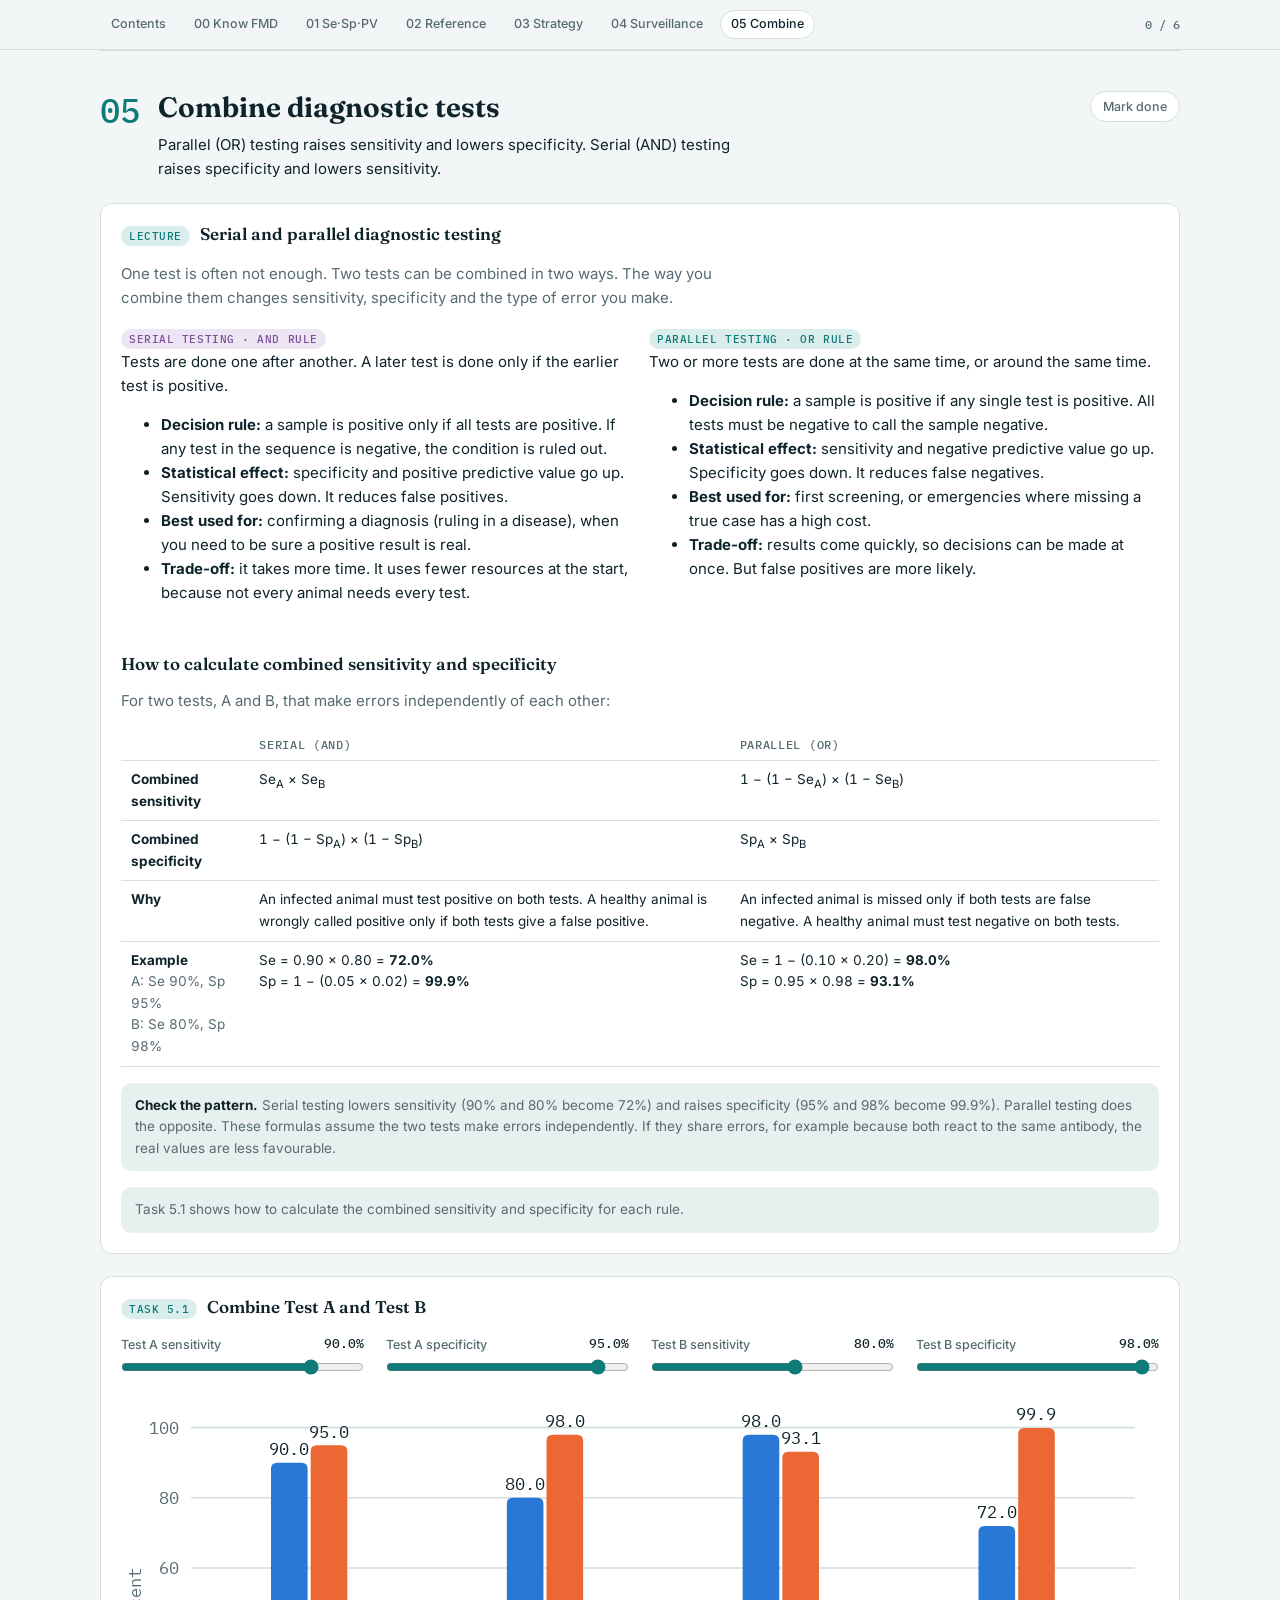
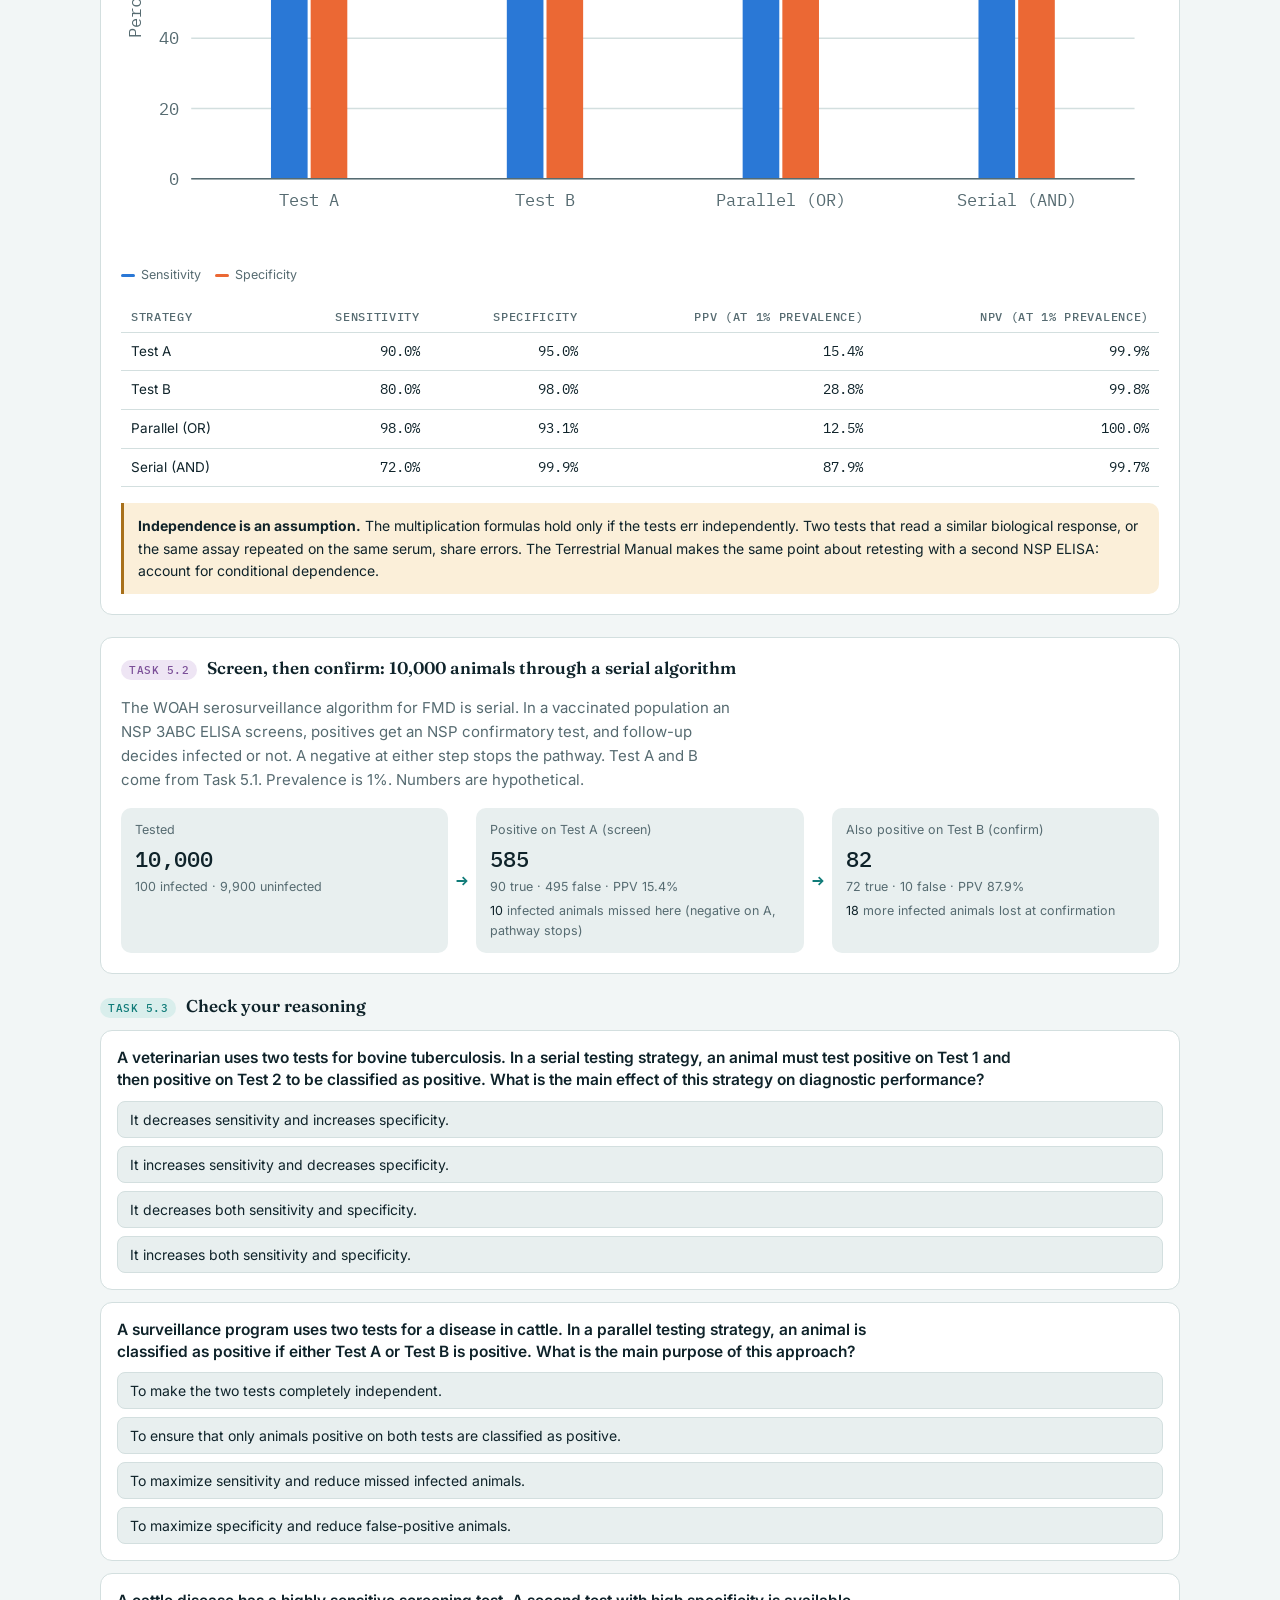
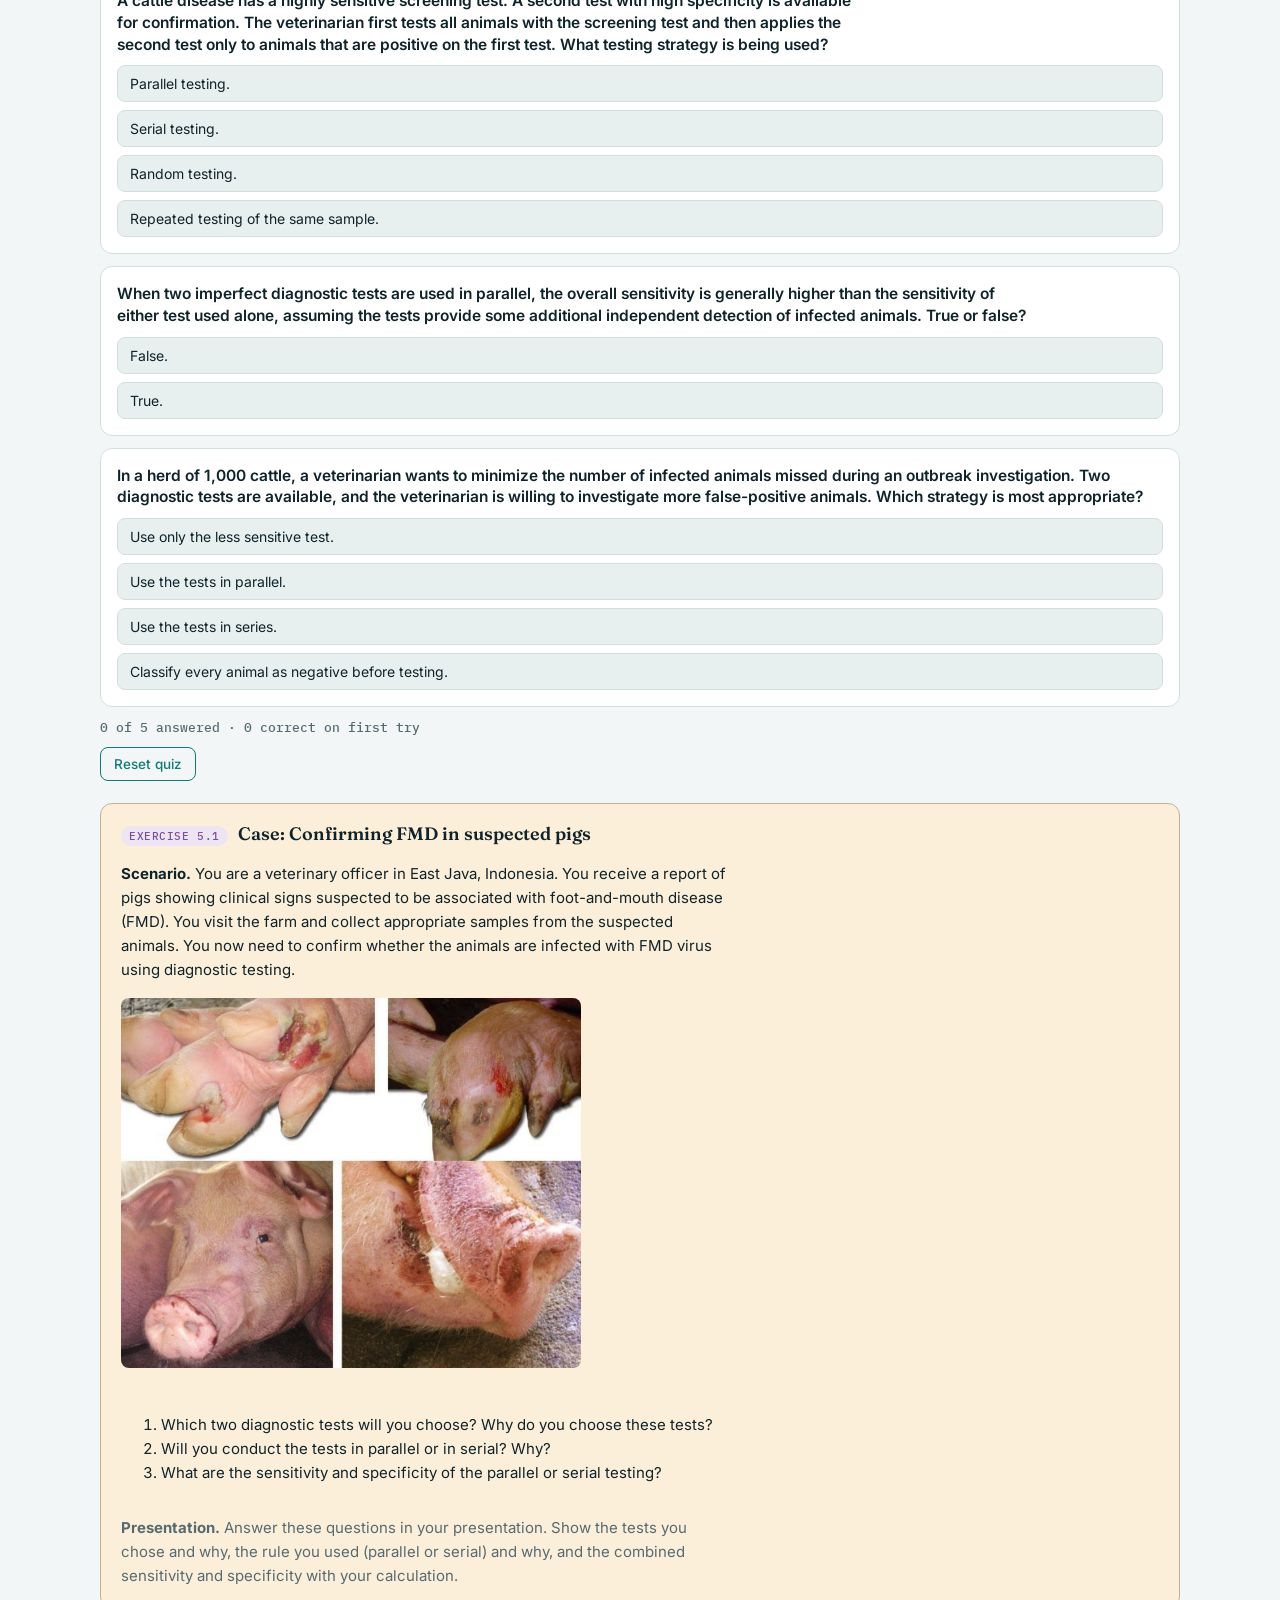
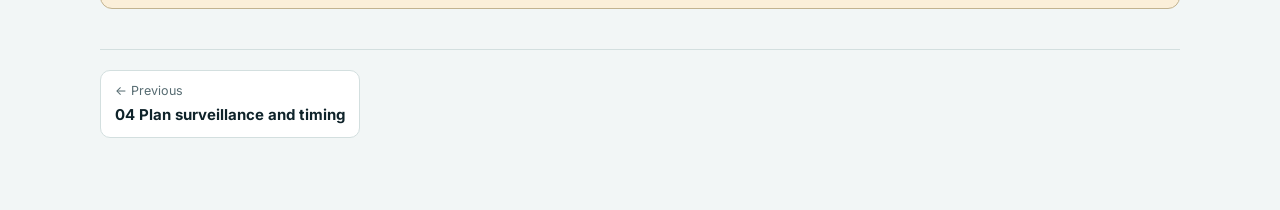
==== 05-combining-tests.html @ 72a710d7 "Add files via upload" ====
<!doctype html>
<html lang="en">
<head>
<meta charset="utf-8">
<meta name="viewport" content="width=device-width,initial-scale=1,viewport-fit=cover">
<title>05 Combine diagnostic tests · FMD Diagnostic Bench</title>
<meta name="description" content="Combine diagnostic tests. Module 1, Diagnostic tools in veterinary epidemiology, with foot-and-mouth disease as the case.">
<link rel="preconnect" href="https://fonts.googleapis.com">
<link rel="preconnect" href="https://fonts.gstatic.com" crossorigin>
<link rel="stylesheet" href="https://fonts.googleapis.com/css2?family=Fraunces:opsz,wght@9..144,500;9..144,650&family=Inter:wght@400;500;600&family=IBM+Plex+Mono:wght@400;500&display=swap">
<link rel="stylesheet" href="assets/style.css">
</head>
<body>
<nav class="top" aria-label="Sections"><div class="wrap" id="nav"><a href="index.html">Contents</a><a href="00-know-fmd.html" data-s="basics">00 Know FMD</a><a href="01-test-performance.html" data-s="lo1">01 Se·Sp·PV</a><a href="02-reference-standards.html" data-s="lo2">02 Reference</a><a href="03-testing-strategy.html" data-s="lo3">03 Strategy</a><a href="04-surveillance.html" data-s="lo4">04 Surveillance</a><a href="05-combining-tests.html" data-s="lo5" aria-current="page">05 Combine</a><span class="prog" id="prog">0 / 7</span></div></nav>
<div class="wrap">
<section class="lo" id="lo5">
  <div class="lohead"><span class="lonum">05</span><h1>Combine diagnostic tests</h1><button class="donebtn" data-sec="lo5" aria-pressed="false" type="button">Mark done</button>
    <p>Parallel (OR) testing raises sensitivity and lowers specificity. Serial (AND) testing raises specificity and lowers sensitivity.</p></div>
  <div class="panel">
    <div class="step"><span class="tag v">Lecture</span><h3>Serial and parallel diagnostic testing</h3></div>
    <p class="muted">One test is often not enough. Two tests can be combined in two ways. The way you combine them changes sensitivity, specificity and the type of error you make.</p>
    <div class="grid2">
      <div>
        <p><span class="tag a">Serial testing · AND rule</span></p>
        <p>Tests are done one after another. A later test is done only if the earlier test is positive.</p>
        <ul>
          <li><b>Decision rule:</b> a sample is positive only if all tests are positive. If any test in the sequence is negative, the condition is ruled out.</li>
          <li><b>Statistical effect:</b> specificity and positive predictive value go up. Sensitivity goes down. It reduces false positives.</li>
          <li><b>Best used for:</b> confirming a diagnosis (ruling in a disease), when you need to be sure a positive result is real.</li>
          <li><b>Trade-off:</b> it takes more time. It uses fewer resources at the start, because not every animal needs every test.</li>
        </ul>
      </div>
      <div>
        <p><span class="tag v">Parallel testing · OR rule</span></p>
        <p>Two or more tests are done at the same time, or around the same time.</p>
        <ul>
          <li><b>Decision rule:</b> a sample is positive if any single test is positive. All tests must be negative to call the sample negative.</li>
          <li><b>Statistical effect:</b> sensitivity and negative predictive value go up. Specificity goes down. It reduces false negatives.</li>
          <li><b>Best used for:</b> first screening, or emergencies where missing a true case has a high cost.</li>
          <li><b>Trade-off:</b> results come quickly, so decisions can be made at once. But false positives are more likely.</li>
        </ul>
      </div>
    </div>
    <h3 style="margin-top:18px">How to calculate combined sensitivity and specificity</h3>
    <p class="muted">For two tests, A and B, that make errors independently of each other:</p>
    <div class="tw"><table class="labt"><thead><tr><th></th><th>Serial (AND)</th><th>Parallel (OR)</th></tr></thead><tbody>
      <tr><td><b>Combined sensitivity</b></td><td>Se<sub>A</sub> × Se<sub>B</sub></td><td>1 − (1 − Se<sub>A</sub>) × (1 − Se<sub>B</sub>)</td></tr>
      <tr><td><b>Combined specificity</b></td><td>1 − (1 − Sp<sub>A</sub>) × (1 − Sp<sub>B</sub>)</td><td>Sp<sub>A</sub> × Sp<sub>B</sub></td></tr>
      <tr><td><b>Why</b></td><td>An infected animal must test positive on both tests. A healthy animal is wrongly called positive only if both tests give a false positive.</td><td>An infected animal is missed only if both tests are false negative. A healthy animal must test negative on both tests.</td></tr>
      <tr><td><b>Example</b><br><span class="muted">A: Se 90%, Sp 95%<br>B: Se 80%, Sp 98%</span></td><td>Se = 0.90 × 0.80 = <b>72.0%</b><br>Sp = 1 − (0.05 × 0.02) = <b>99.9%</b></td><td>Se = 1 − (0.10 × 0.20) = <b>98.0%</b><br>Sp = 0.95 × 0.98 = <b>93.1%</b></td></tr>
    </tbody></table></div>
    <p class="note"><b>Check the pattern.</b> Serial testing lowers sensitivity (90% and 80% become 72%) and raises specificity (95% and 98% become 99.9%). Parallel testing does the opposite. These formulas assume the two tests make errors independently. If they share errors, for example because both react to the same antibody, the real values are less favourable.</p>
    <p class="note">Task 5.1 shows how to calculate the combined sensitivity and specificity for each rule.</p>
  </div>
  <div class="panel">
    <div class="step"><span class="tag v">Task 5.1</span><h3>Combine Test A and Test B</h3></div>
    <div class="sliders">
      <label class="sl" for="cSeA"><span class="sh"><span>Test A sensitivity</span><output id="cSeAO"></output></span><input type="range" id="cSeA" min="50" max="100" step="0.1" value="90"></label>
      <label class="sl" for="cSpA"><span class="sh"><span>Test A specificity</span><output id="cSpAO"></output></span><input type="range" id="cSpA" min="50" max="100" step="0.1" value="95"></label>
      <label class="sl" for="cSeB"><span class="sh"><span>Test B sensitivity</span><output id="cSeBO"></output></span><input type="range" id="cSeB" min="50" max="100" step="0.1" value="80"></label>
      <label class="sl" for="cSpB"><span class="sh"><span>Test B specificity</span><output id="cSpBO"></output></span><input type="range" id="cSpB" min="50" max="100" step="0.1" value="98"></label>
    </div>
    <div class="chartbox" id="cChart"></div>
    <div class="legend"><span><i style="background:var(--s1)"></i>Sensitivity</span><span><i style="background:var(--s2)"></i>Specificity</span></div>
    <div class="tw"><table><thead><tr><th>Strategy</th><th>Sensitivity</th><th>Specificity</th><th>PPV (at 1% prevalence)</th><th>NPV (at 1% prevalence)</th></tr></thead><tbody id="cTab"></tbody></table></div>
    <div class="callout"><b>Independence is an assumption.</b> The multiplication formulas hold only if the tests err independently. Two tests that read a similar biological response, or the same assay repeated on the same serum, share errors. The Terrestrial Manual makes the same point about retesting with a second NSP ELISA: account for conditional dependence.</div>
  </div>
  <div class="panel">
    <div class="step"><span class="tag a">Task 5.2</span><h3>Screen, then confirm: 10,000 animals through a serial algorithm</h3></div>
    <p class="muted">The WOAH serosurveillance algorithm for FMD is serial. In a vaccinated population an NSP 3ABC ELISA screens, positives get an NSP confirmatory test, and follow-up decides infected or not. A negative at either step stops the pathway. Test A and B come from Task 5.1. Prevalence is 1%. Numbers are hypothetical.</p>
    <div class="flow" id="casc"></div>
  </div>
  <div class="scen" id="q6"></div>
  <div class="panel chap ex" id="ex51">
    <div class="step"><span class="tag a">Exercise 5.1</span><h3>Case: Confirming FMD in suspected pigs</h3></div>
    <p><b>Scenario.</b> You are a veterinary officer in East Java, Indonesia. You receive a report of pigs showing clinical signs suspected to be associated with foot-and-mouth disease (FMD). You visit the farm and collect appropriate samples from the suspected animals. You now need to confirm whether the animals are infected with FMD virus using diagnostic testing.</p>
    <figure style="margin:0 0 14px;max-width:460px">
      <a href="photos/fmd-pig-lesions.jpg" target="_blank" rel="noopener"><img src="photos/fmd-pig-lesions.jpg" width="811" height="653" loading="lazy" alt="Four photos of pigs with suspected FMD lesions. Top: foot lesions with raw, red erosions at the coronary band and between the claws. Bottom: lesions on the snout and a salivary discharge near the mouth." style="width:100%;height:auto;border-radius:8px;display:block"></a>
    </figure>
    <ol class="q">
      <li>Which two diagnostic tests will you choose? Why do you choose these tests?</li>
      <li>Will you conduct the tests in parallel or in serial? Why?</li>
      <li>What are the sensitivity and specificity of the parallel or serial testing?</li>
    </ol>
    <p class="muted"><b>Presentation.</b> Answer these questions in your presentation. Show the tests you chose and why, the rule you used (parallel or serial) and why, and the combined sensitivity and specificity with your calculation.</p>
  </div>
</section>

<div class="pager"><a href="04-surveillance.html"><small>← Previous</small><b>04 Plan surveillance and timing</b></a></div>
</div>
<script src="assets/common.js"></script>
<script src="assets/s05.js"></script>
<script>initProgress();</script>
</body>
</html>
---- assets/style.css ----
/* Layout: sticky section nav, then seven numbered work sections that each end in a "mark done" control. */
:root{
  --bg:#F2F6F6; --surface:#FFFFFF; --sunk:#E8EFEF; --ink:#0F232A; --muted:#566B71; --line:#D3DFDF;
  --accent:#0F7B78; --accent-soft:#D9EEEC; --ab:#7B4F98; --ab-soft:#EEE5F4;
  --good:#2D7A4C; --good-soft:#E0F1E6; --warn:#A8701A; --warn-soft:#FBEFD9; --crit:#AE3A2D; --crit-soft:#F8E1DD;
  --s1:#2a78d6; --s2:#eb6834;
  --display:"Fraunces",Georgia,"Times New Roman",serif; --body:"Inter",system-ui,-apple-system,"Segoe UI",sans-serif; --mono:"IBM Plex Mono",ui-monospace,Menlo,Consolas,monospace;
}
@media (prefers-color-scheme:dark){:root:not([data-theme="light"]){
  color-scheme:dark;--bg:#0D1719;--surface:#142124;--sunk:#0F1B1E;--ink:#E3EEEE;--muted:#93A8AC;--line:#26393D;
  --accent:#4FC2BC;--accent-soft:#163A3A;--ab:#C29BE0;--ab-soft:#2D2238;
  --good:#6CC794;--good-soft:#163024;--warn:#E3AE5A;--warn-soft:#352914;--crit:#EE8A7C;--crit-soft:#3A1D19;
  --s1:#3987e5;--s2:#d95926;}}
:root[data-theme="dark"]{
  color-scheme:dark;--bg:#0D1719;--surface:#142124;--sunk:#0F1B1E;--ink:#E3EEEE;--muted:#93A8AC;--line:#26393D;
  --accent:#4FC2BC;--accent-soft:#163A3A;--ab:#C29BE0;--ab-soft:#2D2238;
  --good:#6CC794;--good-soft:#163024;--warn:#E3AE5A;--warn-soft:#352914;--crit:#EE8A7C;--crit-soft:#3A1D19;
  --s1:#3987e5;--s2:#d95926;}
*{box-sizing:border-box}
body{background:var(--bg);color:var(--ink);font:15px/1.6 var(--body);padding-inline:16px;padding-block:0 64px;margin:0}
.wrap{max-width:1080px;margin:0 auto}
h1,h2,h3{font-family:var(--display);font-weight:650;text-wrap:balance;line-height:1.15;margin:0}
h1{font-size:clamp(28px,4.4vw,42px)} h2{font-size:clamp(22px,3vw,28px)} h3{font-size:17px;font-weight:600}
h4{font:600 14px var(--body);margin:0}
p{margin:0;max-width:68ch}
ul.kl{margin:0;padding-left:18px;display:grid;gap:6px;font-size:14px} ul.kl li::marker{color:var(--accent)}
.mono,.num{font-family:var(--mono);font-variant-numeric:tabular-nums}
.eyebrow{font:500 11.5px/1 var(--mono);letter-spacing:.12em;text-transform:uppercase;color:var(--accent)}
.muted{color:var(--muted)} small{font-size:12.5px}
a{color:var(--accent)}
/* nav */
nav.top{position:sticky;top:env(safe-area-inset-top,0px);z-index:5;background:color-mix(in srgb,var(--bg) 92%,transparent);backdrop-filter:blur(8px);border-bottom:1px solid var(--line);margin-inline:-16px;padding:10px 16px}
nav.top .wrap{display:flex;gap:6px;overflow-x:auto;align-items:center;scrollbar-width:thin}
nav.top a{flex:none;text-decoration:none;color:var(--muted);font:500 12.5px/1 var(--body);padding:7px 10px;border-radius:999px;border:1px solid transparent;white-space:nowrap}
nav.top a:hover{color:var(--ink);border-color:var(--line)}
nav.top a.done{color:var(--good)} nav.top a.done::before{content:"✓ "}
nav.top .prog{margin-left:auto;flex:none;font:500 12px var(--mono);color:var(--muted);padding-left:10px}
/* hero */
header.hero{padding-block:40px 28px;display:grid;gap:18px}
.cite{border-left:3px solid var(--accent);padding:4px 0 4px 14px;font-size:14px;color:var(--muted)}
.cite b{color:var(--ink);font-weight:600}
.stats{display:grid;grid-template-columns:repeat(4,1fr);gap:1px;background:var(--line);border:1px solid var(--line);border-radius:10px;overflow:hidden}
.stats div{background:var(--surface);padding:14px 16px}
.stats b{display:block;font:500 24px/1.1 var(--mono);font-variant-numeric:tabular-nums}
.stats span{font-size:12.5px;color:var(--muted)}
@media (max-width:640px){.stats{grid-template-columns:repeat(2,1fr)}}
/* sections */
section.lo{padding-block:40px;border-top:1px solid var(--line);display:grid;gap:22px;scroll-margin-top:60px}
.lohead{display:grid;grid-template-columns:auto 1fr auto;gap:6px 18px;align-items:start}
.lonum{font:500 34px/1 var(--mono);color:var(--accent);padding-top:2px}
.lohead p{grid-column:2}
.donebtn{grid-row:1;grid-column:3;font:500 12.5px var(--body);border:1px solid var(--line);background:var(--surface);color:var(--muted);border-radius:999px;padding:7px 12px;cursor:pointer;white-space:nowrap}
.donebtn[aria-pressed="true"]{background:var(--good-soft);color:var(--good);border-color:transparent}
@media (max-width:600px){.lohead{grid-template-columns:auto 1fr}.donebtn{grid-column:1/-1;grid-row:auto;justify-self:start}.lohead p{grid-column:1/-1}}
.goal{font-size:13.5px;color:var(--muted);border-top:1px dashed var(--line);padding-top:10px;max-width:none}
.goal b{color:var(--ink);font-weight:600}
.panel{background:var(--surface);border:1px solid var(--line);border-radius:12px;padding:20px;display:grid;gap:16px;min-width:0}
.panel>.tag,.form>.tag{justify-self:start}
.grid2{display:grid;grid-template-columns:1fr 1fr;gap:18px}
.grid3{display:grid;grid-template-columns:repeat(3,1fr);gap:14px}
@media (max-width:820px){.grid2,.grid3{grid-template-columns:1fr}}
.grid2>*,.grid3>*{min-width:0}
.step{display:flex;gap:10px;align-items:baseline;flex-wrap:wrap}
.step .tag{flex:none}
.controls{display:flex;flex-wrap:wrap;gap:12px 18px;align-items:end}
label.f{display:grid;gap:5px;font-size:12.5px;color:var(--muted);font-weight:500}
select,input[type=number],input[type=text],textarea{font:14px var(--body);color:var(--ink);background:var(--sunk);border:1px solid var(--line);border-radius:8px;padding:8px 10px;min-width:0}
input[type=number]{width:96px;font-family:var(--mono)}
textarea{width:100%;min-height:96px;resize:vertical;line-height:1.5}
input[type=range]{width:100%;accent-color:var(--accent);margin:0}
.sl{display:grid;gap:4px;font-size:12.5px;color:var(--muted);font-weight:500;min-width:0}
.sl .sh{display:flex;justify-content:space-between;gap:8px}
.sl output{font:500 12.5px var(--mono);color:var(--ink)}
.sliders{display:grid;grid-template-columns:repeat(auto-fit,minmax(200px,1fr));gap:14px 22px}
button.btn{font:600 13.5px var(--body);background:var(--accent);color:var(--surface);border:0;border-radius:8px;padding:9px 14px;cursor:pointer}
button.ghost{font:500 13.5px var(--body);background:transparent;color:var(--accent);border:1px solid var(--accent);border-radius:8px;padding:8px 13px;cursor:pointer}
button:focus-visible,select:focus-visible,input:focus-visible,textarea:focus-visible,a:focus-visible,summary:focus-visible{outline:2px solid var(--accent);outline-offset:2px}
.chips{display:flex;flex-wrap:wrap;gap:8px}
.chip{font:500 12.5px var(--body);border:1px solid var(--line);background:var(--sunk);color:var(--ink);border-radius:999px;padding:6px 11px;cursor:pointer}
.chip[aria-pressed="true"]{background:var(--accent);color:var(--surface);border-color:var(--accent)}
/* tables */
.tw{overflow-x:auto}
table{border-collapse:collapse;width:100%;font-size:13.5px}
th,td{padding:8px 10px;border-bottom:1px solid var(--line);text-align:right;font-variant-numeric:tabular-nums;vertical-align:top}
th{font:500 11.5px var(--mono);letter-spacing:.06em;text-transform:uppercase;color:var(--muted)}
th:first-child,td:first-child,.labt td,.labt th{text-align:left}
td.n{font-family:var(--mono)}
.tt{display:grid;grid-template-columns:auto 1fr 1fr auto;border:1px solid var(--line);border-radius:10px;overflow:hidden;font-variant-numeric:tabular-nums}
.tt>div{padding:10px 12px;border-right:1px solid var(--line);border-bottom:1px solid var(--line);font-size:13px;min-width:0}
.tt .h{background:var(--sunk);font:500 11.5px var(--mono);color:var(--muted);text-transform:uppercase;letter-spacing:.05em}
.tt .c{font:500 22px var(--mono);text-align:center}
.tt .c small{display:block;font:500 11px var(--mono);color:var(--muted);letter-spacing:.06em}
.tt .tp,.tt .tn{background:var(--good-soft)} .tt .fp{background:var(--crit-soft)} .tt .fn{background:var(--warn-soft)}
.tt .tot{font-family:var(--mono);text-align:center;color:var(--muted)}
.kpis{display:grid;grid-template-columns:repeat(4,1fr);gap:10px}
@media (max-width:640px){.kpis{grid-template-columns:repeat(2,1fr)}}
.kpi{background:var(--sunk);border-radius:10px;padding:12px 14px;min-width:0}
.kpi span{font-size:12px;color:var(--muted);display:block}
.kpi b{font:500 22px var(--mono);font-variant-numeric:tabular-nums}
.kpi em{font-style:normal;font:12px var(--mono);color:var(--muted);display:block}
.tag{display:inline-block;font:500 11px var(--mono);letter-spacing:.05em;padding:3px 8px;border-radius:999px;text-transform:uppercase;white-space:nowrap}
.tag.v{background:var(--accent-soft);color:var(--accent)} .tag.a{background:var(--ab-soft);color:var(--ab)}
.tag.ok{background:var(--good-soft);color:var(--good)} .tag.w{background:var(--warn-soft);color:var(--warn)} .tag.x{background:var(--crit-soft);color:var(--crit)}
.note{background:var(--sunk);border-radius:10px;padding:12px 14px;font-size:13.5px;color:var(--muted);max-width:none}
.note b{color:var(--ink)}
.callout{border-left:3px solid var(--warn);background:var(--warn-soft);padding:12px 14px;border-radius:0 10px 10px 0;font-size:14px;max-width:none}
details.task{border:1px solid var(--line);border-radius:10px;background:var(--surface)}
details.task summary{cursor:pointer;padding:12px 14px;font-weight:600;font-size:14px;list-style:none;display:flex;gap:10px;align-items:baseline}
details.task summary::before{content:"+";font-family:var(--mono);color:var(--accent);width:12px;flex:none}
details.task[open] summary::before{content:"–"}
details.task .body{padding:0 14px 14px 36px;display:grid;gap:8px;font-size:14px}
.check{display:grid;grid-template-columns:repeat(4,minmax(0,1fr));gap:10px}
@media (max-width:640px){.check{grid-template-columns:repeat(2,minmax(0,1fr))}}
.check label{display:grid;gap:4px;font-size:12.5px;color:var(--muted)}
.check input{width:100%}
.check .fb{font:500 12px var(--mono);min-height:1.3em}
.fb.ok{color:var(--good)} .fb.no{color:var(--crit)}
/* charts */
svg text{font-family:var(--mono);font-size:11px;fill:var(--muted)}
svg .grid{stroke:var(--line);stroke-width:1}
svg .axis{stroke:var(--muted);stroke-width:1}
svg .ln{fill:none;stroke-width:2;stroke-linejoin:round;stroke-linecap:round}
svg .l1{stroke:var(--s1)} svg .l2{stroke:var(--s2)}
svg .f1{fill:var(--s1)} svg .f2{fill:var(--s2)}
svg .ring{stroke:var(--surface);stroke-width:2}
svg .ref{stroke:var(--muted);stroke-width:1;stroke-dasharray:none}
svg text.lbl{fill:var(--ink)}
.chartbox{position:relative;overflow-x:auto}
.chartbox svg{display:block;width:100%;min-width:520px;height:auto}
.tip{position:absolute;pointer-events:none;background:var(--surface);color:var(--ink);border:1px solid var(--line);border-radius:8px;padding:7px 10px;font:12.5px/1.4 var(--body);box-shadow:0 4px 14px rgba(0,0,0,.14);white-space:nowrap;z-index:3}
.tip b{font-family:var(--mono);font-weight:500}
.legend{display:flex;flex-wrap:wrap;gap:14px;font-size:12.5px;color:var(--muted)}
.legend i{display:inline-block;width:14px;height:3px;border-radius:2px;vertical-align:middle;margin-right:6px}
.legend i.dot{width:10px;height:10px;border-radius:50%;height:10px}
/* quiz */
.scen{display:grid;gap:12px}
.scard{border:1px solid var(--line);border-radius:12px;padding:16px;background:var(--surface);display:grid;gap:10px;min-width:0}
.scard h3{font-size:15.5px;font-family:var(--body);font-weight:600;line-height:1.4}
.opts{display:grid;gap:8px}
.opt{text-align:left;font:14px var(--body);color:var(--ink);background:var(--sunk);border:1px solid var(--line);border-radius:8px;padding:9px 12px;cursor:pointer}
.opt:disabled{cursor:default}
.opt.right{background:var(--good-soft);border-color:var(--good)} .opt.wrong{background:var(--crit-soft);border-color:var(--crit)}
.opt.pick{background:var(--accent-soft);border-color:var(--accent)}
.why{font-size:14px;border-top:1px dashed var(--line);padding-top:10px}
.score{font:500 12.5px var(--mono);color:var(--muted)}
/* small parts */
.triad{display:grid;grid-template-columns:repeat(3,1fr);gap:14px}
@media (max-width:860px){.triad{grid-template-columns:1fr}}
.triad .panel{align-content:start}
.dtable{max-height:340px;overflow:auto;border:1px solid var(--line);border-radius:10px}
.dtable th{position:sticky;top:0;background:var(--surface)}
.pos{color:var(--crit);font-weight:500}
.flow{display:grid;grid-template-columns:1fr auto 1fr auto 1fr;gap:8px;align-items:stretch}
.flow .box{background:var(--sunk);border-radius:10px;padding:12px 14px;display:grid;gap:4px;align-content:start;min-width:0}
.flow .box b{font:500 22px var(--mono)}
.flow .box small{color:var(--muted)}
.flow .arr{align-self:center;font:500 20px var(--mono);color:var(--accent)}
@media (max-width:720px){.flow{grid-template-columns:1fr}.flow .arr{transform:rotate(90deg);justify-self:center}}
.big{font:500 30px/1 var(--mono);font-variant-numeric:tabular-nums}
.bar{height:10px;border-radius:5px;background:var(--sunk);overflow:hidden}
.bar i{display:block;height:100%;background:var(--accent);transition:width .25s}
.rate{display:grid;grid-template-columns:minmax(0,150px) 1fr auto;gap:10px;align-items:center;font-size:13px}
.rate .bar{height:14px}
.rate .bar i.w{background:var(--warn)}
.tr td,.tr th{text-align:center}
.mtx td{font-family:var(--mono)}
.sel-ok{color:var(--good)} .sel-no{color:var(--crit)}
@media (prefers-reduced-motion:reduce){*{transition:none!important;scroll-behavior:auto!important}}
footer{border-top:1px solid var(--line);padding-top:24px;font-size:13px;color:var(--muted);display:grid;gap:8px}
footer p{max-width:80ch}
/* section 00 story */
#basics{border-top:0;padding-top:24px}
.flow.txt .box b{font:600 15px/1.3 var(--body)}
.labt{min-width:560px}
.chap .step h3{font-size:18px}
.tri{display:grid;grid-template-columns:minmax(0,300px) 1fr;gap:22px;align-items:center}
@media (max-width:760px){.tri{grid-template-columns:1fr}}
.tri svg{width:100%;max-width:320px;height:auto;margin-inline:auto;display:block}
.tri svg .edge{stroke:var(--line);stroke-width:2}
.tri svg .ctr{font:500 13px var(--mono);fill:var(--muted);letter-spacing:.1em}
.tri svg .nd{cursor:pointer;outline:none}
.tri svg .nd circle{fill:var(--sunk);stroke:var(--line);stroke-width:2;transition:fill .15s}
.tri svg .nd:hover circle{stroke:var(--accent)}
.tri svg .nd[aria-pressed="true"] circle{fill:var(--accent-soft);stroke:var(--accent)}
.tri svg .nd:focus-visible circle{stroke:var(--accent);stroke-width:4}
.tri svg .nd text{font:600 12.5px var(--body);fill:var(--ink);text-anchor:middle}
.tdet{display:grid;gap:10px;align-content:start;min-width:0}
.tdet .note b{color:var(--accent)}
.jobs{display:grid;grid-template-columns:repeat(auto-fit,minmax(170px,1fr));gap:10px}
.job{text-align:left;font:13px/1.35 var(--body);color:var(--ink);background:var(--sunk);border:1px solid var(--line);border-radius:10px;padding:10px 12px;cursor:pointer;display:grid;gap:3px}
.job b{font-weight:600}.job span{color:var(--muted);font-size:12.5px}
.job:hover,.job[aria-pressed="true"]{border-color:var(--accent);background:var(--accent-soft)}
.herd{display:grid;grid-template-columns:repeat(auto-fill,minmax(118px,1fr));gap:10px}
.an{border:1px solid var(--line);border-radius:10px;background:var(--surface);padding:9px 10px;display:grid;gap:6px;min-width:0;align-content:start}
.an.flag{border-color:var(--crit);background:var(--crit-soft)}
.an b{font:600 13px var(--body)}
.an .rr{display:flex;gap:6px;flex-wrap:wrap}
.rs{font:500 11.5px var(--mono);padding:2px 7px;border-radius:6px;background:var(--sunk);color:var(--muted);white-space:nowrap}
.rs.p{background:var(--accent-soft);color:var(--accent)}
.an .tr0{font-size:11.5px;min-height:1.4em}
.an .tr0 .tag{white-space:normal;font-size:10px;line-height:1.3}
.lohead h1{font-size:clamp(22px,3vw,28px)}
.pager{display:flex;justify-content:space-between;gap:12px;flex-wrap:wrap;border-top:1px solid var(--line);padding-block:20px 8px}
.pager a{display:grid;gap:2px;text-decoration:none;color:var(--ink);border:1px solid var(--line);background:var(--surface);border-radius:10px;padding:10px 14px;max-width:48%;min-width:0}
.pager a small{color:var(--muted)} .pager a:hover{border-color:var(--accent)} .pager a.nx{margin-left:auto;text-align:right}
.toc{display:grid;gap:10px;padding:0;margin:0;list-style:none}
.toc a{display:grid;grid-template-columns:auto 1fr auto;gap:4px 16px;align-items:baseline;text-decoration:none;color:var(--ink);background:var(--surface);border:1px solid var(--line);border-radius:12px;padding:14px 16px}
.toc a:hover{border-color:var(--accent)} .toc .n{font:500 24px/1 var(--mono);color:var(--accent)} .toc b{font-family:var(--display);font-size:17px;font-weight:600}
.toc small{grid-column:2;color:var(--muted)} .toc .ck{font:500 12px var(--mono);color:var(--good)}
header.home{padding-block:40px 20px;display:grid;gap:14px}


nav.top a[aria-current="page"]{color:var(--ink);border-color:var(--line);background:var(--surface)}
.panel.ex{background:var(--warn-soft);border-color:color-mix(in srgb,var(--warn) 40%,var(--line))}
.panel.ex .note{background:color-mix(in srgb,var(--surface) 60%,transparent)}
details.task.ex{background:var(--warn-soft);border-color:color-mix(in srgb,var(--warn) 40%,var(--line))}
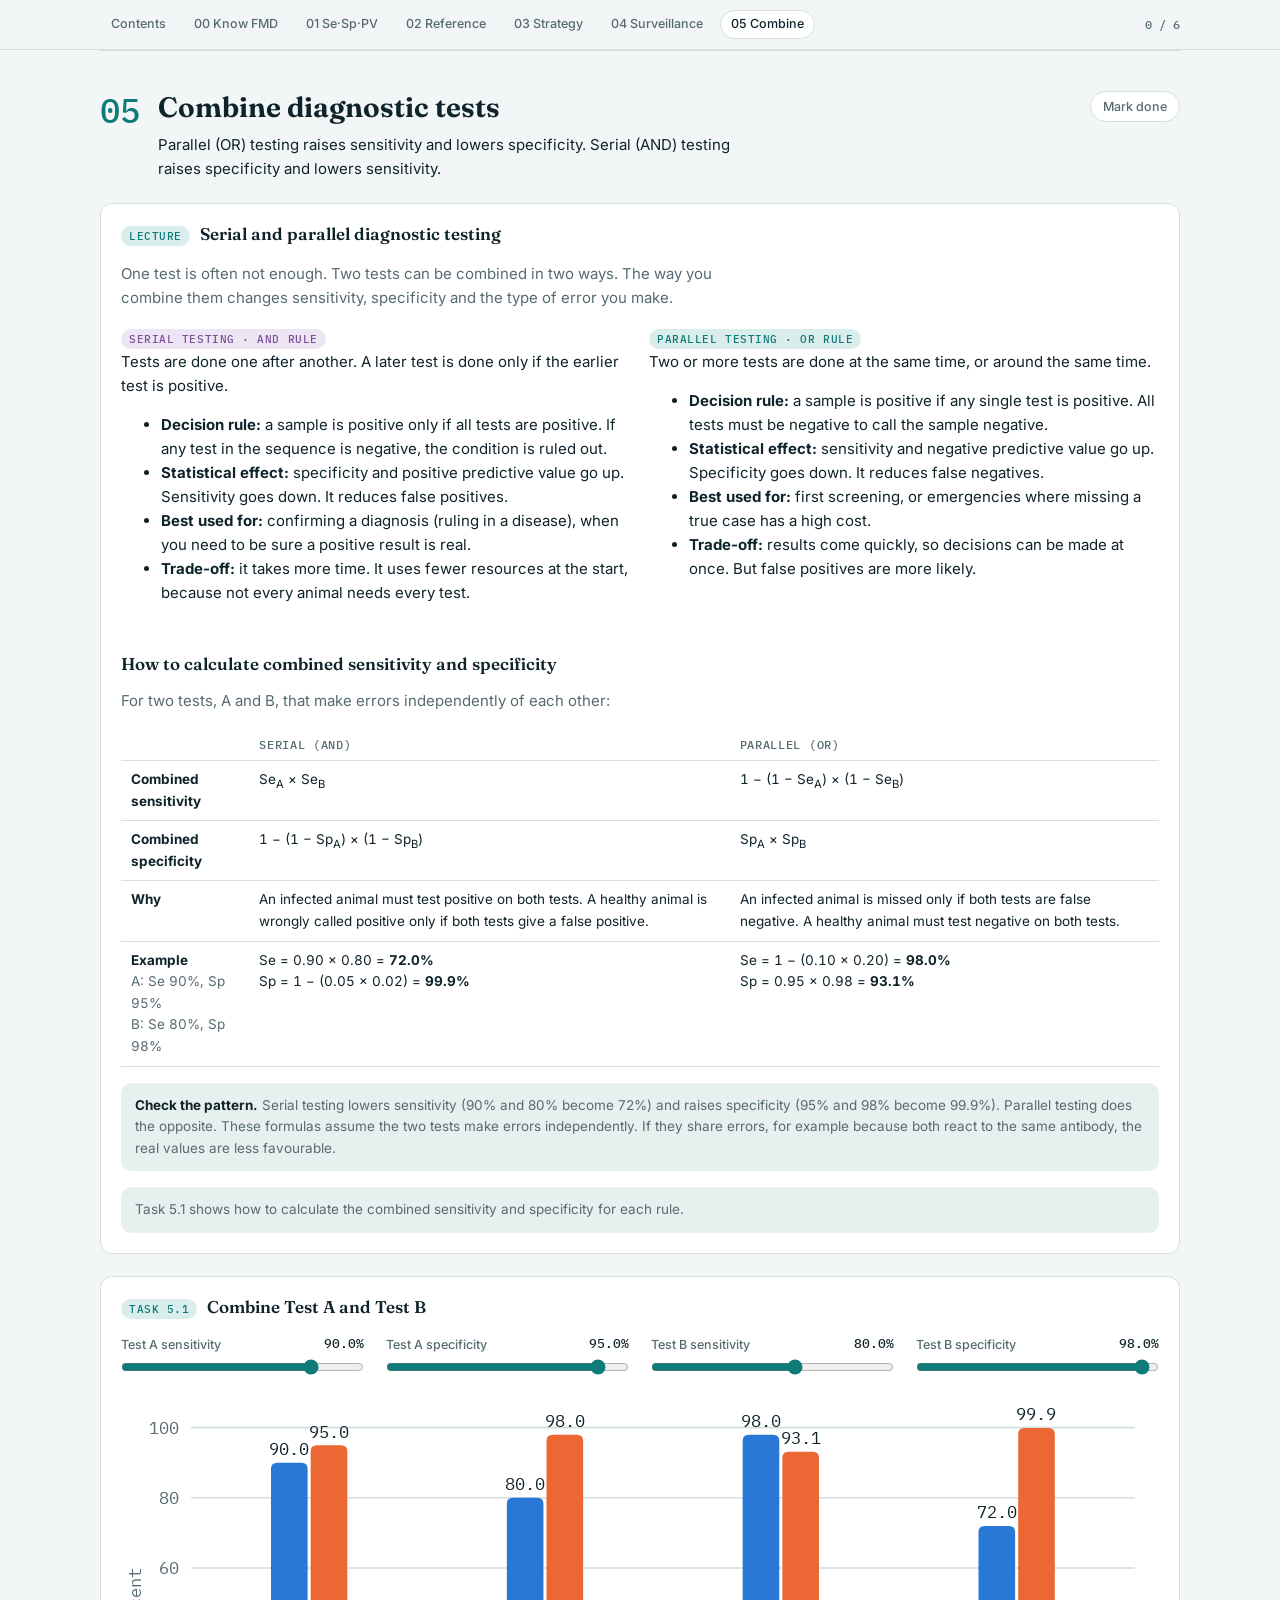
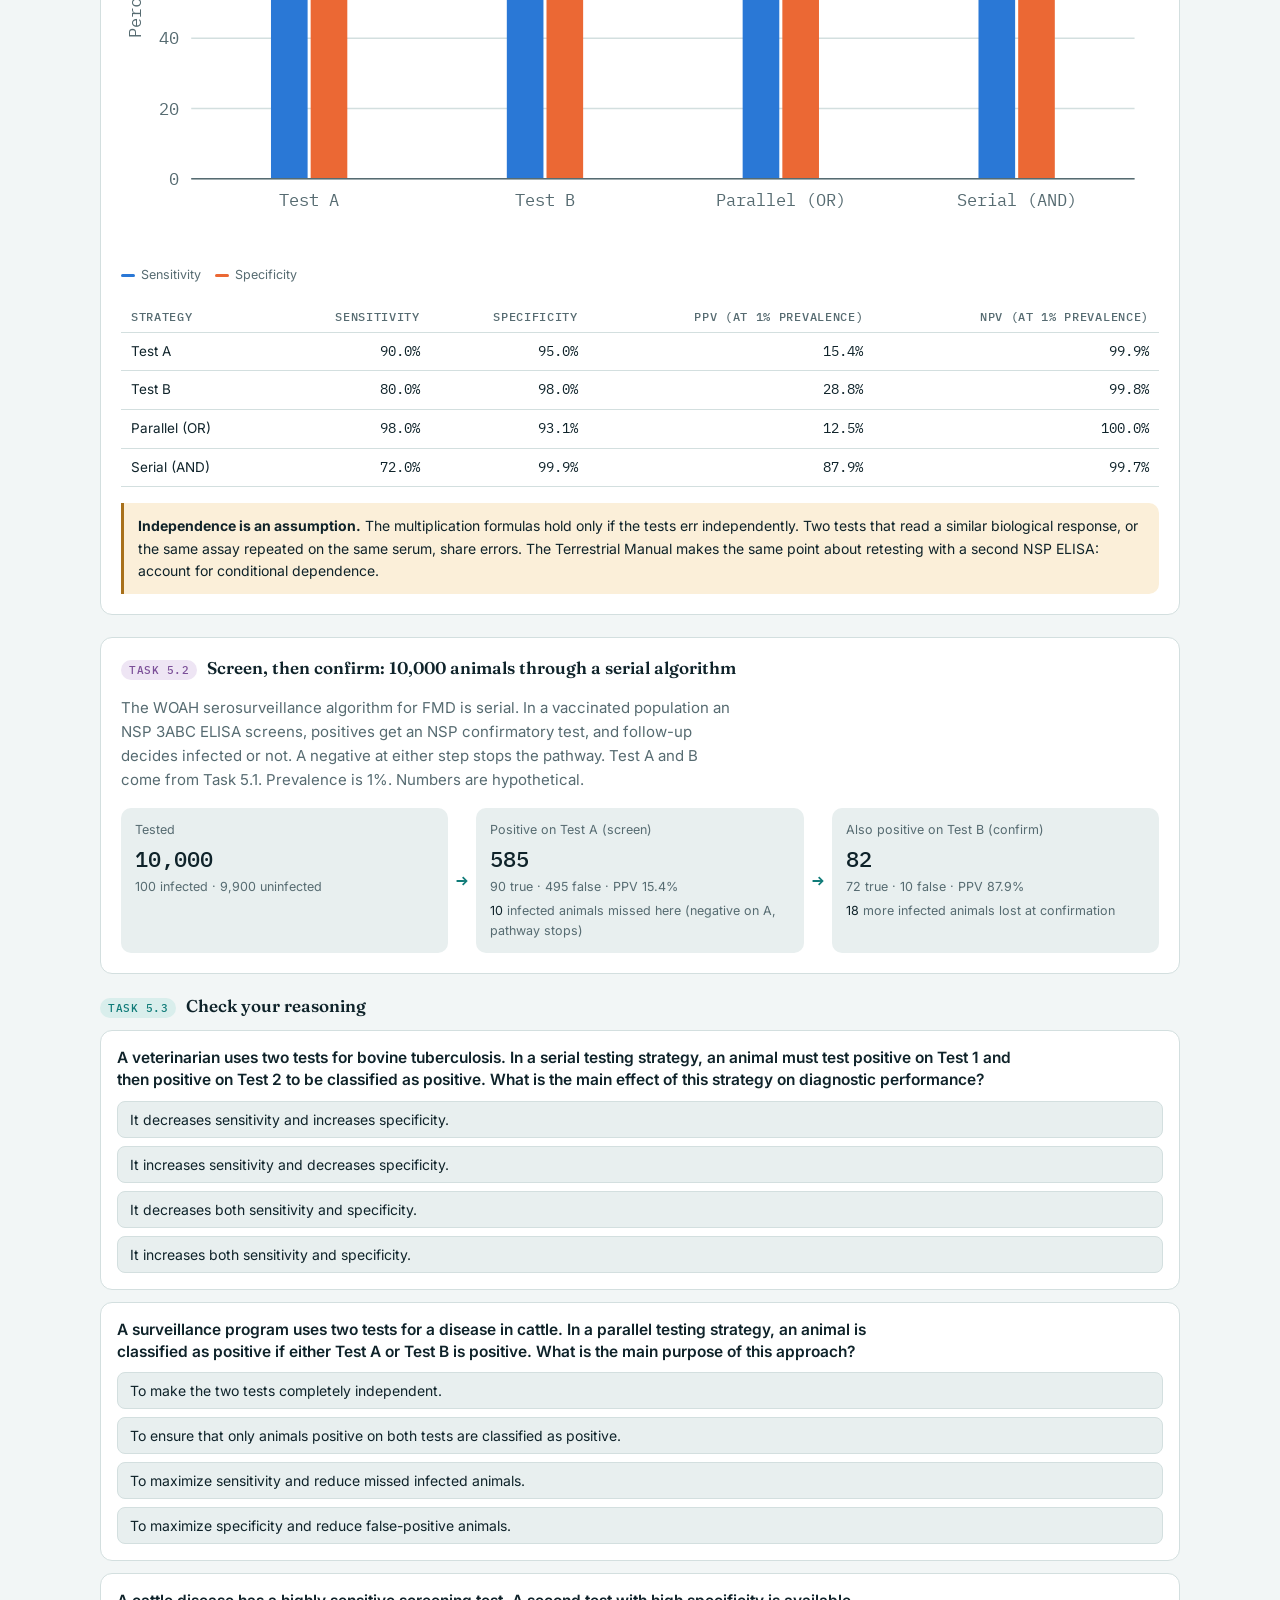
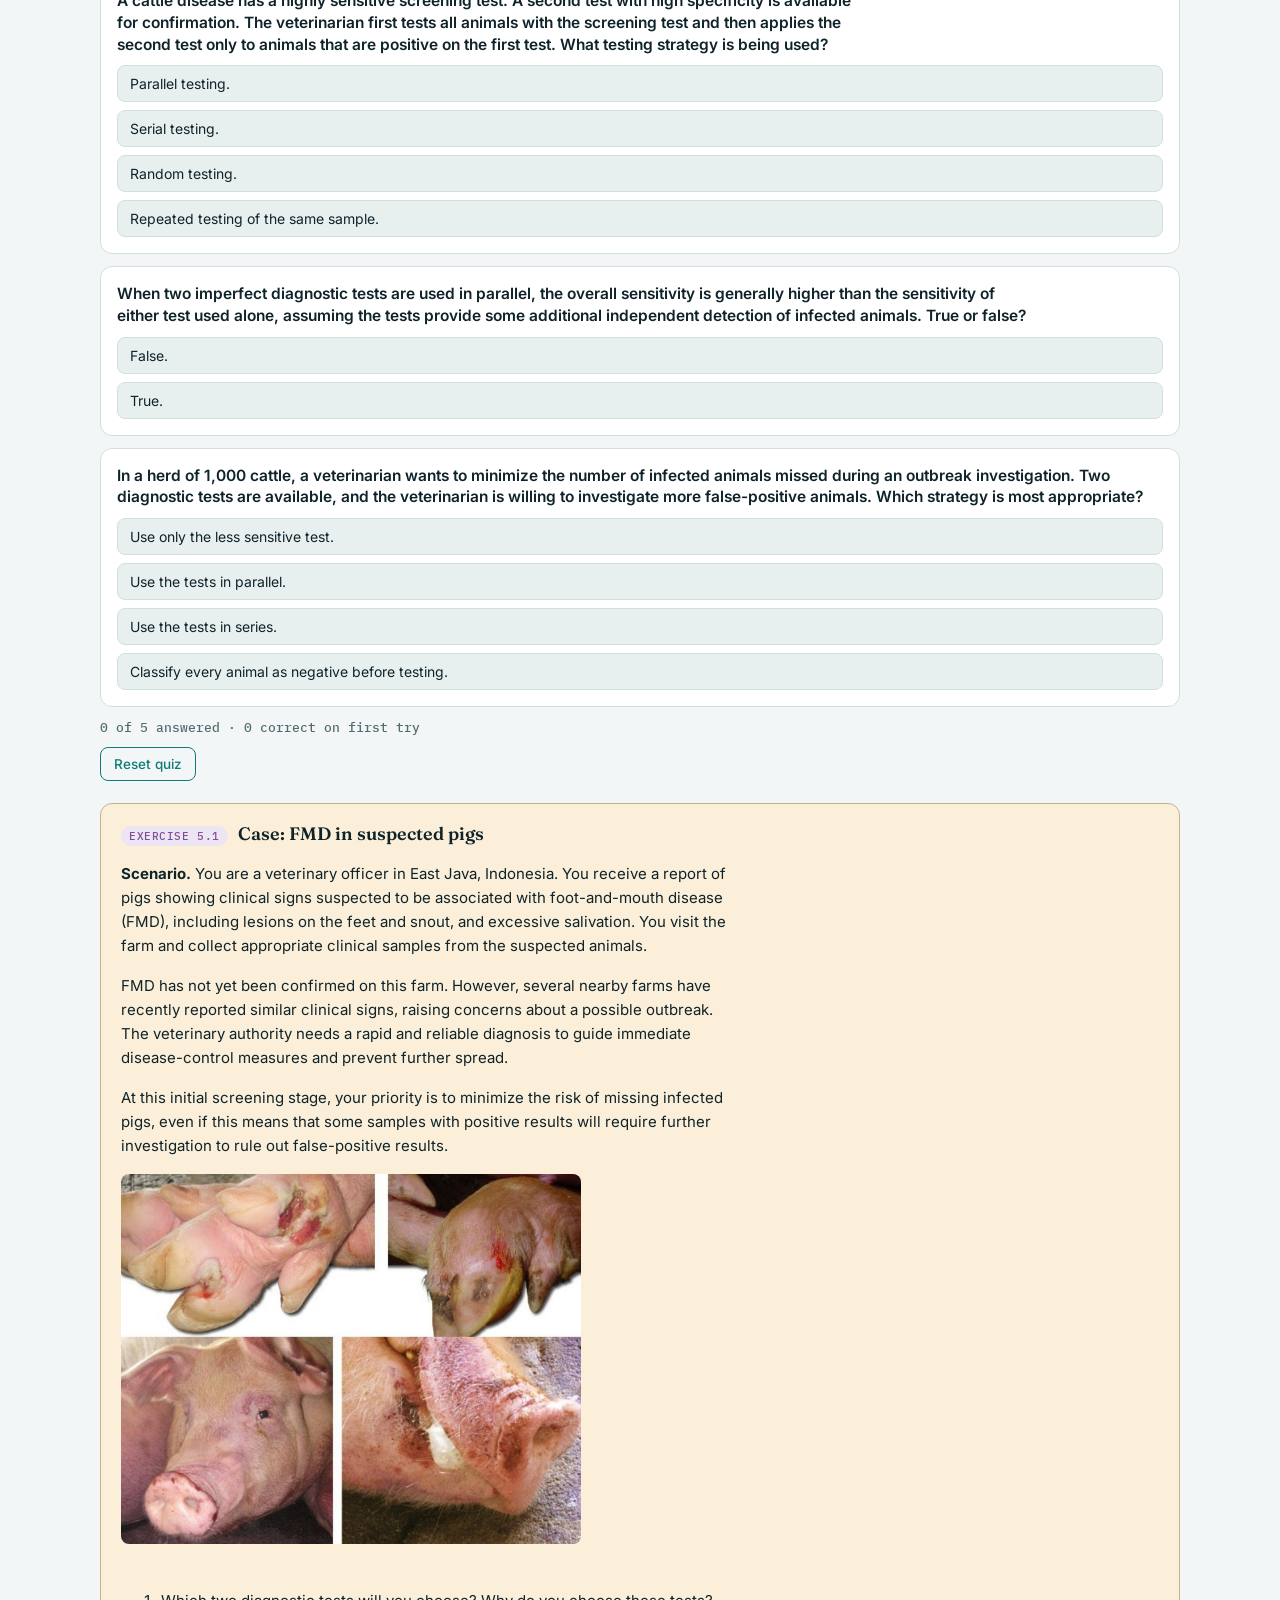
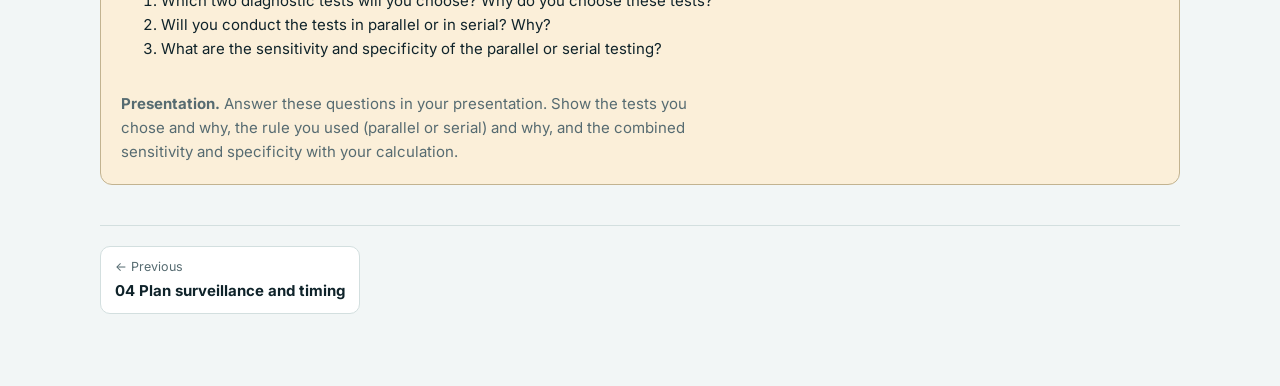
==== commit 45417c2e: "Add files via upload" ====
--- a/05-combining-tests.html
+++ b/05-combining-tests.html
@@ -72,8 +72,10 @@
   </div>
   <div class="scen" id="q6"></div>
   <div class="panel chap ex" id="ex51">
-    <div class="step"><span class="tag a">Exercise 5.1</span><h3>Case: Confirming FMD in suspected pigs</h3></div>
-    <p><b>Scenario.</b> You are a veterinary officer in East Java, Indonesia. You receive a report of pigs showing clinical signs suspected to be associated with foot-and-mouth disease (FMD). You visit the farm and collect appropriate samples from the suspected animals. You now need to confirm whether the animals are infected with FMD virus using diagnostic testing.</p>
+    <div class="step"><span class="tag a">Exercise 5.1</span><h3>Case: FMD in suspected pigs</h3></div>
+    <p><b>Scenario.</b> You are a veterinary officer in East Java, Indonesia. You receive a report of pigs showing clinical signs suspected to be associated with foot-and-mouth disease (FMD), including lesions on the feet and snout, and excessive salivation. You visit the farm and collect appropriate clinical samples from the suspected animals.</p>
+    <p>FMD has not yet been confirmed on this farm. However, several nearby farms have recently reported similar clinical signs, raising concerns about a possible outbreak. The veterinary authority needs a rapid and reliable diagnosis to guide immediate disease-control measures and prevent further spread.</p>
+    <p>At this initial screening stage, your priority is to minimize the risk of missing infected pigs, even if this means that some samples with positive results will require further investigation to rule out false-positive results.</p>
     <figure style="margin:0 0 14px;max-width:460px">
       <a href="photos/fmd-pig-lesions.jpg" target="_blank" rel="noopener"><img src="photos/fmd-pig-lesions.jpg" width="811" height="653" loading="lazy" alt="Four photos of pigs with suspected FMD lesions. Top: foot lesions with raw, red erosions at the coronary band and between the claws. Bottom: lesions on the snout and a salivary discharge near the mouth." style="width:100%;height:auto;border-radius:8px;display:block"></a>
     </figure>
